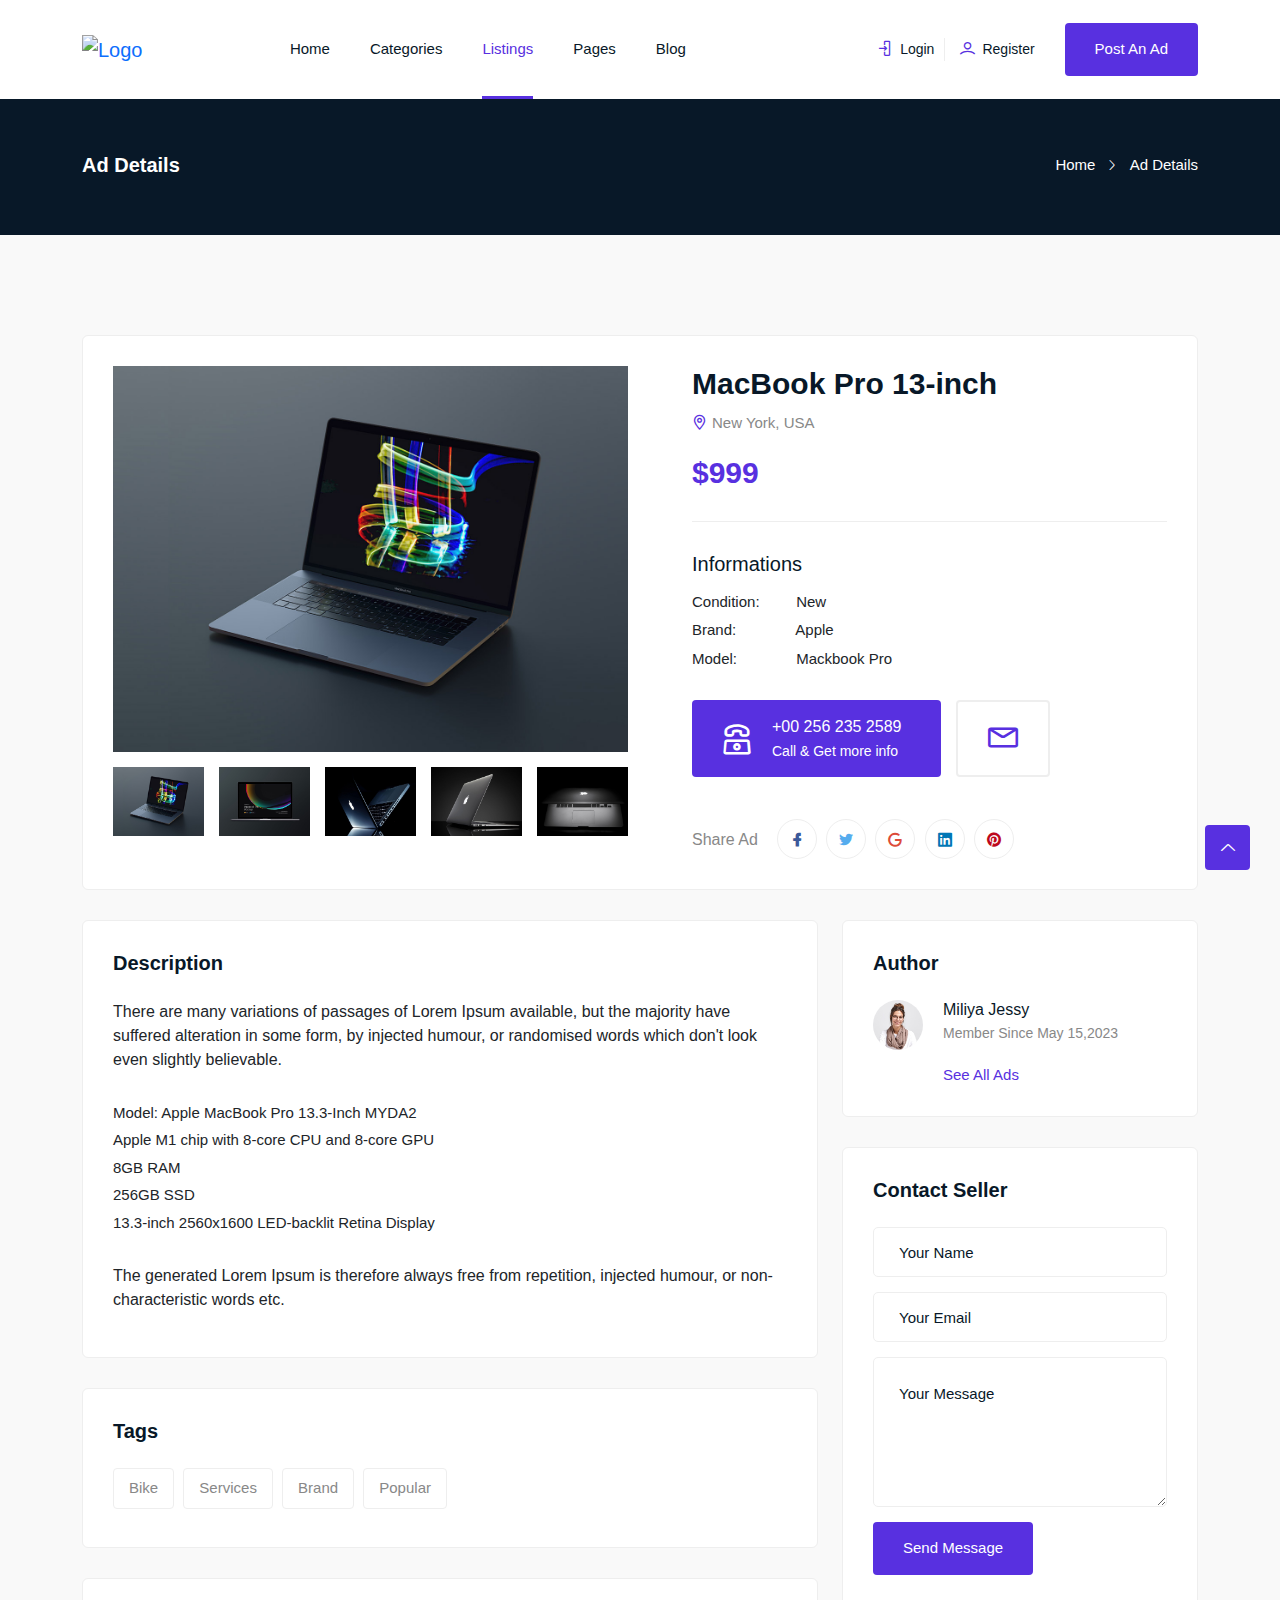
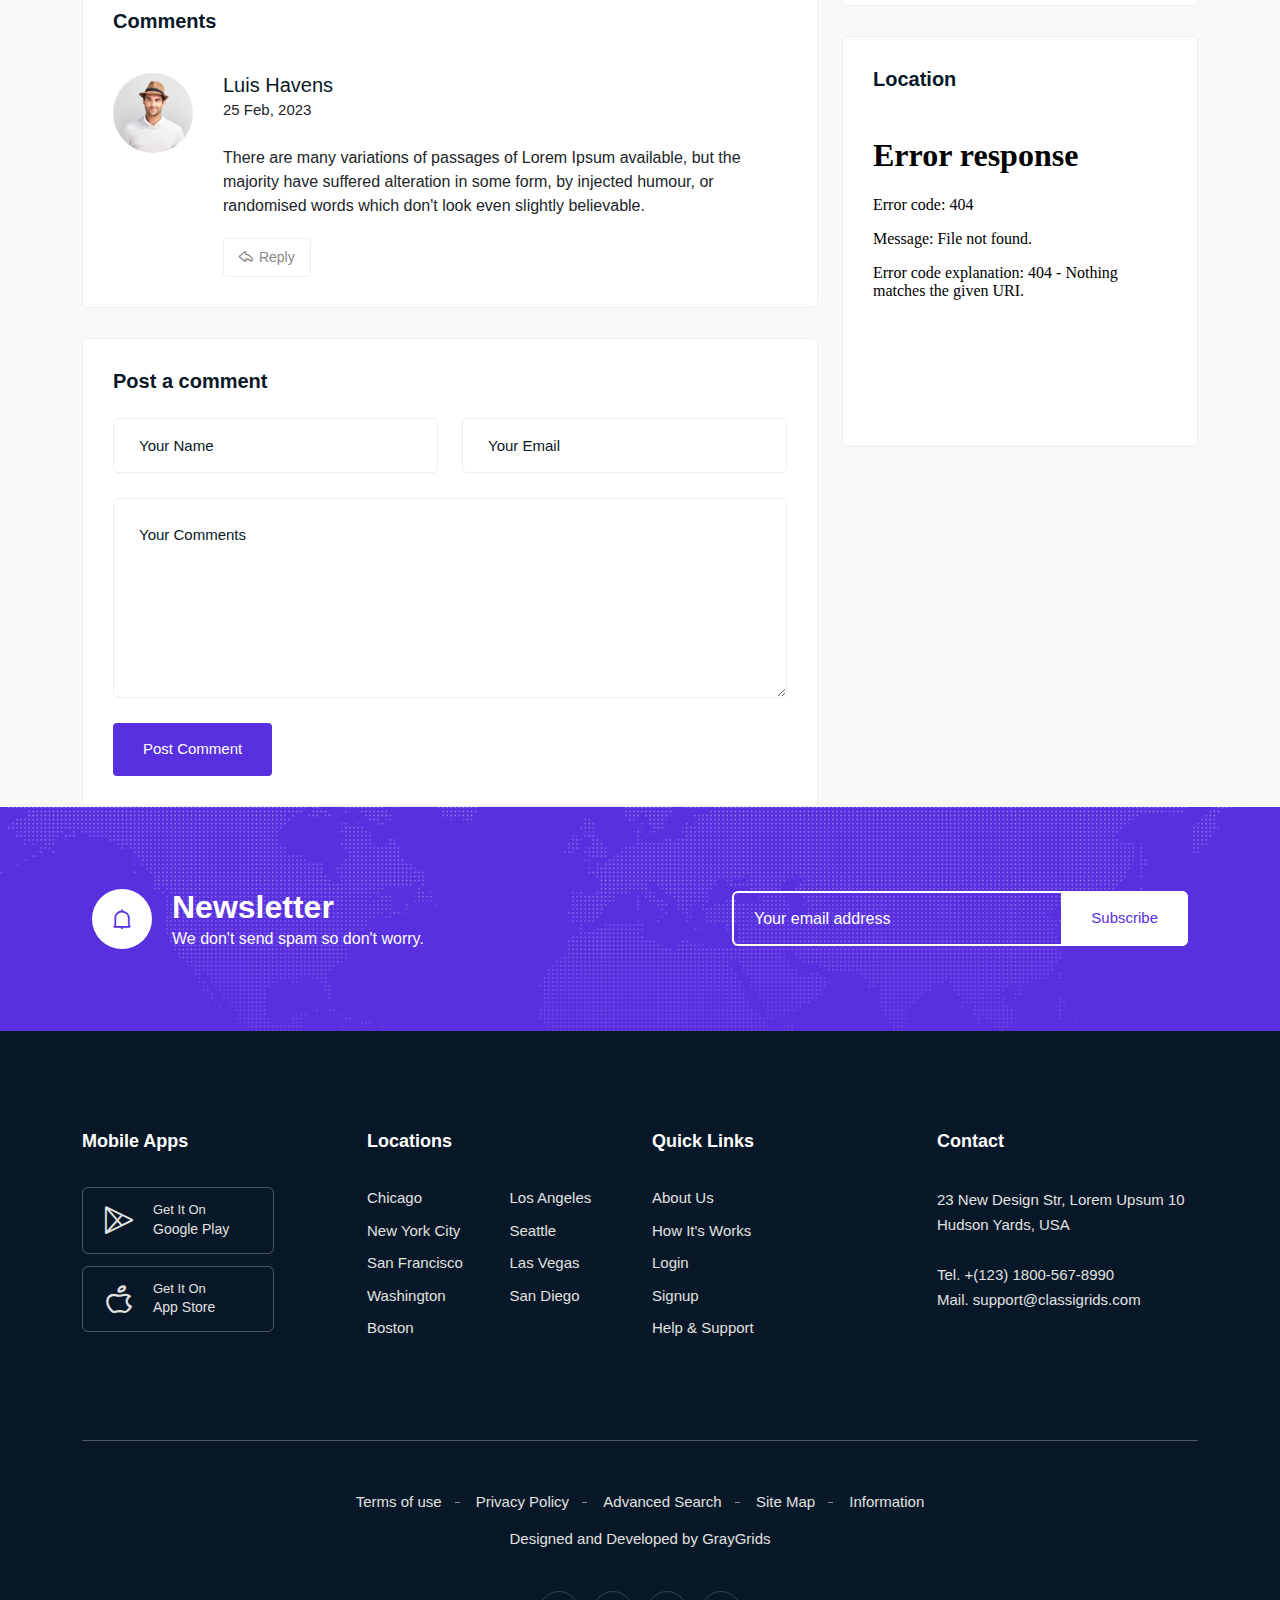
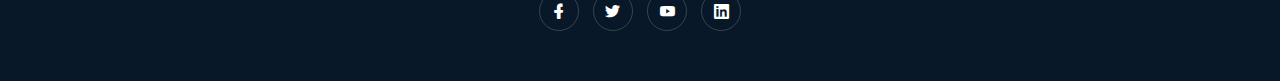
==== addetails.html @ 04c2d52e "Inicialización del proyecto" ====
<!DOCTYPE html>
<!-- saved from url=(0068)https://demo.graygrids.com/themes/classigrids-demo/item-details.html -->
<html class="no-js" lang="zxx">

<head>
    <meta http-equiv="Content-Type" content="text/html; charset=UTF-8">

    <meta http-equiv="x-ua-compatible" content="ie=edge">
    <title>Ads Details - ClassiGrids Classified Ads and Listing Website Template</title>
    <meta name="description" content="">
    <meta name="viewport" content="width=device-width, initial-scale=1">
    <link rel="shortcut icon" type="image/x-icon"
        href="https://demo.graygrids.com/themes/classigrids-demo/assets/images/favicon.svg">




    <link rel="stylesheet" href="./assets/css/bootstrap.min.css">
    <link rel="stylesheet" href="./assets/css/LineIcons.2.0.css">
    <link rel="stylesheet" href="./assets/css/animate.css">
    <link rel="stylesheet" href="./assets/css/tiny-slider.css">
    <link rel="stylesheet" href="./assets/css/glightbox.min.css">
    <link rel="stylesheet" href="./assets/css/main.css">
</head>

<body>
    <!--[if lte IE 9]>
      <p class="browserupgrade">
        You are using an <strong>outdated</strong> browser. Please
        <a href="https://browsehappy.com/">upgrade your browser</a> to improve
        your experience and security.
      </p>
    <![endif]-->

    <div class="preloader" style="opacity: 0; display: none;">
        <div class="preloader-inner">
            <div class="preloader-icon">
                <span></span>
                <span></span>
            </div>
        </div>
    </div>


    <header class="header navbar-area">
        <div class="container">
            <div class="row align-items-center">
                <div class="col-lg-12">
                    <div class="nav-inner">
                        <nav class="navbar navbar-expand-lg">
                            <a class="navbar-brand"
                                href="https://demo.graygrids.com/themes/classigrids-demo/index.html">
                                <img src="./addetails_files/logo.svg" alt="Logo">
                            </a>
                            <button class="navbar-toggler mobile-menu-btn" type="button" data-bs-toggle="collapse"
                                data-bs-target="#navbarSupportedContent" aria-controls="navbarSupportedContent"
                                aria-expanded="false" aria-label="Toggle navigation">
                                <span class="toggler-icon"></span>
                                <span class="toggler-icon"></span>
                                <span class="toggler-icon"></span>
                            </button>
                            <div class="collapse navbar-collapse sub-menu-bar" id="navbarSupportedContent">
                                <ul id="nav" class="navbar-nav ms-auto">
                                    <li class="nav-item">
                                        <a class=" dd-menu collapsed" href="javascript:void(0)"
                                            data-bs-toggle="collapse" data-bs-target="#submenu-1-1"
                                            aria-controls="navbarSupportedContent" aria-expanded="false"
                                            aria-label="Toggle navigation">Home</a>
                                        <ul class="sub-menu collapse" id="submenu-1-1">
                                            <li class="nav-item"><a
                                                    href="https://demo.graygrids.com/themes/classigrids-demo/index.html">Home
                                                    Default</a></li>
                                            <li class="nav-item"><a
                                                    href="https://demo.graygrids.com/themes/classigrids-demo/index2.html">Home
                                                    Version 2</a></li>
                                            <li class="nav-item"><a
                                                    href="https://demo.graygrids.com/themes/classigrids-demo/index3.html">Home
                                                    Version 3</a></li>
                                        </ul>
                                    </li>
                                    <li class="nav-item">
                                        <a href="https://demo.graygrids.com/themes/classigrids-demo/category.html"
                                            aria-label="Toggle navigation">Categories</a>
                                    </li>
                                    <li class="nav-item">
                                        <a class=" active dd-menu collapsed" href="javascript:void(0)"
                                            data-bs-toggle="collapse" data-bs-target="#submenu-1-3"
                                            aria-controls="navbarSupportedContent" aria-expanded="false"
                                            aria-label="Toggle navigation">Listings</a>
                                        <ul class="sub-menu collapse" id="submenu-1-3">
                                            <li class="nav-item"><a
                                                    href="https://demo.graygrids.com/themes/classigrids-demo/item-listing-grid.html">Ad
                                                    Grid</a></li>
                                            <li class="nav-item"><a
                                                    href="https://demo.graygrids.com/themes/classigrids-demo/item-listing-list.html">Ad
                                                    Listing</a></li>
                                            <li class="nav-item active"><a
                                                    href="https://demo.graygrids.com/themes/classigrids-demo/item-details.html">Ad
                                                    Details</a></li>
                                        </ul>
                                    </li>
                                    <li class="nav-item">
                                        <a class=" dd-menu collapsed" href="javascript:void(0)"
                                            data-bs-toggle="collapse" data-bs-target="#submenu-1-4"
                                            aria-controls="navbarSupportedContent" aria-expanded="false"
                                            aria-label="Toggle navigation">Pages</a>
                                        <ul class="sub-menu mega-menu collapse" id="submenu-1-4">
                                            <li class="single-block">
                                                <ul>
                                                    <li class="mega-menu-title">Essential Pages</li>
                                                    <li class="nav-item"><a
                                                            href="https://demo.graygrids.com/themes/classigrids-demo/about-us.html">About
                                                            Us</a></li>
                                                    <li class="nav-item"><a
                                                            href="https://demo.graygrids.com/themes/classigrids-demo/item-details.html">Ads
                                                            Details</a></li>
                                                    <li class="nav-item"><a
                                                            href="https://demo.graygrids.com/themes/classigrids-demo/post-item.html">Ads
                                                            Post</a></li>
                                                    <li class="nav-item"><a
                                                            href="https://demo.graygrids.com/themes/classigrids-demo/pricing.html">Pricing
                                                            Table</a></li>
                                                    <li class="nav-item"><a
                                                            href="https://demo.graygrids.com/themes/classigrids-demo/registration.html">Sign
                                                            Up</a></li>
                                                    <li class="nav-item"><a
                                                            href="https://demo.graygrids.com/themes/classigrids-demo/login.html">Sign
                                                            In</a></li>
                                                    <li class="nav-item"><a
                                                            href="https://demo.graygrids.com/themes/classigrids-demo/contact.html">Contact
                                                            Us</a></li>
                                                    <li class="nav-item"><a
                                                            href="https://demo.graygrids.com/themes/classigrids-demo/faq.html">FAQ</a>
                                                    </li>
                                                    <li class="nav-item"><a
                                                            href="https://demo.graygrids.com/themes/classigrids-demo/404.html">Error
                                                            Page</a></li>
                                                    <li class="nav-item"><a
                                                            href="https://demo.graygrids.com/themes/classigrids-demo/mail-success.html">Mail
                                                            Success</a>
                                                    </li>
                                                    <li class="nav-item"><a
                                                            href="https://demo.graygrids.com/themes/classigrids-demo/coming-soon.html">Comming
                                                            Soon</a>
                                                    </li>
                                                </ul>
                                            </li>
                                            <li class="single-block">
                                                <ul>
                                                    <li class="mega-menu-title">Dashboard</li>
                                                    <li class="nav-item"><a
                                                            href="https://demo.graygrids.com/themes/classigrids-demo/dashboard.html">Account
                                                            Overview</a>
                                                    </li>
                                                    <li class="nav-item"><a
                                                            href="https://demo.graygrids.com/themes/classigrids-demo/profile-settings.html">My
                                                            Profile</a>
                                                    </li>
                                                    <li class="nav-item"><a
                                                            href="https://demo.graygrids.com/themes/classigrids-demo/my-items.html">My
                                                            Ads</a></li>
                                                    <li class="nav-item"><a
                                                            href="https://demo.graygrids.com/themes/classigrids-demo/favourite-items.html">Favorite
                                                            Ads</a>
                                                    </li>
                                                    <li class="nav-item"><a
                                                            href="https://demo.graygrids.com/themes/classigrids-demo/post-item.html">Ad
                                                            post</a></li>
                                                    <li class="nav-item"><a
                                                            href="https://demo.graygrids.com/themes/classigrids-demo/bookmarked-items.html">Bookmarked
                                                            Ad</a>
                                                    </li>
                                                    <li class="nav-item"><a
                                                            href="https://demo.graygrids.com/themes/classigrids-demo/messages.html">Messages</a>
                                                    </li>
                                                    <li class="nav-item"><a
                                                            href="https://demo.graygrids.com/themes/classigrids-demo/delete-account.html">Close
                                                            account</a>
                                                    </li>
                                                    <li class="nav-item"><a
                                                            href="https://demo.graygrids.com/themes/classigrids-demo/invoice.html">Invoice</a>
                                                    </li>
                                                </ul>
                                            </li>
                                        </ul>
                                    </li>
                                    <li class="nav-item">
                                        <a class=" dd-menu collapsed" href="javascript:void(0)"
                                            data-bs-toggle="collapse" data-bs-target="#submenu-1-5"
                                            aria-controls="navbarSupportedContent" aria-expanded="false"
                                            aria-label="Toggle navigation">Blog</a>
                                        <ul class="sub-menu collapse" id="submenu-1-5">
                                            <li class="nav-item"><a
                                                    href="https://demo.graygrids.com/themes/classigrids-demo/blog-grid-sidebar.html">Blog
                                                    Grid Sidebar</a>
                                            </li>
                                            <li class="nav-item"><a
                                                    href="https://demo.graygrids.com/themes/classigrids-demo/blog-single.html">Blog
                                                    Single</a></li>
                                            <li class="nav-item"><a
                                                    href="https://demo.graygrids.com/themes/classigrids-demo/blog-single-sidebar.html">Blog
                                                    Single
                                                    Sibebar</a></li>
                                        </ul>
                                    </li>
                                </ul>
                            </div>
                            <div class="login-button">
                                <ul>
                                    <li>
                                        <a href="https://demo.graygrids.com/themes/classigrids-demo/login.html"><i
                                                class="lni lni-enter"></i> Login</a>
                                    </li>
                                    <li>
                                        <a href="https://demo.graygrids.com/themes/classigrids-demo/registration.html"><i
                                                class="lni lni-user"></i> Register</a>
                                    </li>
                                </ul>
                            </div>
                            <div class="button header-button">
                                <a href="https://demo.graygrids.com/themes/classigrids-demo/post-item.html"
                                    class="btn">Post an Ad</a>
                            </div>
                        </nav>
                    </div>
                </div>
            </div>
        </div>
    </header>


    <div class="breadcrumbs">
        <div class="container">
            <div class="row align-items-center">
                <div class="col-lg-6 col-md-6 col-12">
                    <div class="breadcrumbs-content">
                        <h1 class="page-title">Ad Details</h1>
                    </div>
                </div>
                <div class="col-lg-6 col-md-6 col-12">
                    <ul class="breadcrumb-nav">
                        <li><a href="https://demo.graygrids.com/themes/classigrids-demo/index.html">Home</a></li>
                        <li>Ad Details</li>
                    </ul>
                </div>
            </div>
        </div>
    </div>


    <section class="item-details section">
        <div class="container">
            <div class="top-area">
                <div class="row">
                    <div class="col-lg-6 col-md-12 col-12">
                        <div class="product-images">
                            <main id="gallery">
                                <div class="main-img">
                                    <img src="./assets/images/products/image1.jpg" id="current" alt="#">
                                </div>
                                <div class="images">
                                    <img src="./assets/images/products/image1.jpg" class="img" alt="#">
                                    <img src="./assets/images/products/image2.jpg" class="img" alt="#">
                                    <img src="./assets/images/products/image3.jpg" class="img" alt="#">
                                    <img src="./assets/images/products/image4.jpg" class="img" alt="#">
                                    <img src="./assets/images/products/image5.jpg" class="img" alt="#">
                                </div>
                            </main>
                        </div>
                    </div>
                    <div class="col-lg-6 col-md-12 col-12">
                        <div class="product-info">
                            <h2 class="title">MacBook Pro 13-inch</h2>
                            <p class="location"><i class="lni lni-map-marker"></i><a href="javascript:void(0)">New York,
                                    USA</a></p>
                            <h3 class="price">$999</h3>
                            <div class="list-info">
                                <h4>Informations</h4>
                                <ul>
                                    <li><span>Condition:</span> New</li>
                                    <li><span>Brand:</span> Apple</li>
                                    <li><span>Model:</span> Mackbook Pro</li>
                                </ul>
                            </div>
                            <div class="contact-info">
                                <ul>
                                    <li>
                                        <a href="tel:+002562352589" class="call">
                                            <i class="lni lni-phone-set"></i>
                                            +00 256 235 2589
                                            <span>Call &amp; Get more info</span>
                                        </a>
                                    </li>
                                    <li>
                                        <a href="mailto:example@gmail.com" class="mail">
                                            <i class="lni lni-envelope"></i>
                                        </a>
                                    </li>
                                </ul>
                            </div>
                            <div class="social-share">
                                <h4>Share Ad</h4>
                                <ul>
                                    <li><a href="javascript:void(0)" class="facebook"><i
                                                class="lni lni-facebook-filled"></i></a></li>
                                    <li><a href="javascript:void(0)" class="twitter"><i
                                                class="lni lni-twitter-original"></i></a></li>
                                    <li><a href="javascript:void(0)" class="google"><i class="lni lni-google"></i></a>
                                    </li>
                                    <li><a href="javascript:void(0)" class="linkedin"><i
                                                class="lni lni-linkedin-original"></i></a></li>
                                    <li><a href="javascript:void(0)" class="pinterest"><i
                                                class="lni lni-pinterest"></i></a></li>
                                </ul>
                            </div>
                        </div>
                    </div>
                </div>
            </div>
            <div class="item-details-blocks">
                <div class="row">
                    <div class="col-lg-8 col-md-7 col-12">

                        <div class="single-block description">
                            <h3>Description</h3>
                            <p>
                                There are many variations of passages of Lorem Ipsum available, but the majority have
                                suffered alteration in some form, by injected humour, or randomised words which don't
                                look even slightly believable.
                            </p>
                            <ul>
                                <li>Model: Apple MacBook Pro 13.3-Inch MYDA2</li>
                                <li>Apple M1 chip with 8-core CPU and 8-core GPU</li>
                                <li>8GB RAM</li>
                                <li>256GB SSD</li>
                                <li>13.3-inch 2560x1600 LED-backlit Retina Display</li>
                            </ul>
                            <p>The generated Lorem Ipsum is therefore always free from repetition, injected humour, or
                                non-characteristic words etc.</p>
                        </div>


                        <div class="single-block tags">
                            <h3>Tags</h3>
                            <ul>
                                <li><a href="javascript:void(0)">Bike</a></li>
                                <li><a href="javascript:void(0)">Services</a></li>
                                <li><a href="javascript:void(0)">Brand</a></li>
                                <li><a href="javascript:void(0)">Popular</a></li>
                            </ul>
                        </div>


                        <div class="single-block comments">
                            <h3>Comments</h3>

                            <div class="single-comment">
                                <img src="./assets/images/products/testi2.jpg" alt="#">
                                <div class="content">
                                    <h4>Luis Havens</h4>
                                    <span>25 Feb, 2023</span>
                                    <p>
                                        There are many variations of passages of Lorem Ipsum available, but the majority
                                        have suffered alteration in some form, by injected humour, or randomised words
                                        which don't look even slightly believable.
                                    </p>
                                    <a href="javascript:void(0)" class="reply"><i class="lni lni-reply"></i> Reply</a>
                                </div>
                            </div>

                        </div>


                        <div class="single-block comment-form">
                            <h3>Post a comment</h3>
                            <form action="https://demo.graygrids.com/themes/classigrids-demo/item-details.html#"
                                method="POST">
                                <div class="row">
                                    <div class="col-lg-6 col-12">
                                        <div class="form-box form-group">
                                            <input type="text" name="name" class="form-control form-control-custom"
                                                placeholder="Your Name">
                                        </div>
                                    </div>
                                    <div class="col-lg-6 col-12">
                                        <div class="form-box form-group">
                                            <input type="email" name="email" class="form-control form-control-custom"
                                                placeholder="Your Email">
                                        </div>
                                    </div>
                                    <div class="col-12">
                                        <div class="form-box form-group">
                                            <textarea name="#" class="form-control form-control-custom"
                                                placeholder="Your Comments"></textarea>
                                        </div>
                                    </div>
                                    <div class="col-12">
                                        <div class="button">
                                            <button type="submit" class="btn">Post Comment</button>
                                        </div>
                                    </div>
                                </div>
                            </form>
                        </div>

                    </div>
                    <div class="col-lg-4 col-md-5 col-12">
                        <div class="item-details-sidebar">

                            <div class="single-block author">
                                <h3>Author</h3>
                                <div class="content">
                                    <img src="./assets/images/products/testi3.jpg" alt="#">
                                    <h4>Miliya Jessy</h4>
                                    <span>Member Since May 15,2023</span>
                                    <a href="javascript:void(0)" class="see-all">See All Ads</a>
                                </div>
                            </div>


                            <div class="single-block contant-seller comment-form ">
                                <h3>Contact Seller</h3>
                                <form action="https://demo.graygrids.com/themes/classigrids-demo/item-details.html#"
                                    method="POST">
                                    <div class="row">
                                        <div class="col-12">
                                            <div class="form-box form-group">
                                                <input type="text" name="name" class="form-control form-control-custom"
                                                    placeholder="Your Name">
                                            </div>
                                        </div>
                                        <div class="col-12">
                                            <div class="form-box form-group">
                                                <input type="email" name="email"
                                                    class="form-control form-control-custom" placeholder="Your Email">
                                            </div>
                                        </div>
                                        <div class="col-12">
                                            <div class="form-box form-group">
                                                <textarea name="#" class="form-control form-control-custom"
                                                    placeholder="Your Message"></textarea>
                                            </div>
                                        </div>
                                        <div class="col-12">
                                            <div class="button">
                                                <button type="submit" class="btn">Send Message</button>
                                            </div>
                                        </div>
                                    </div>
                                </form>
                            </div>


                            <div class="single-block ">
                                <h3>Location</h3>
                                <div class="mapouter">
                                    <div class="gmap_canvas"><iframe width="100%" height="300" id="gmap_canvas"
                                            src="./addetails_files/maps.html" frameborder="0" scrolling="no"
                                            marginheight="0" marginwidth="0"></iframe><a
                                            href="https://putlocker-is.org/"></a><br>
                                        <style>
                                            .mapouter {
                                                position: relative;
                                                text-align: right;
                                                height: 300px;
                                                width: 100%;
                                            }
                                        </style><a href="https://www.embedgooglemap.net/">google map code for
                                            website</a>
                                        <style>
                                            .gmap_canvas {
                                                overflow: hidden;
                                                background: none !important;
                                                height: 300px;
                                                width: 100%;
                                            }
                                        </style>
                                    </div>
                                </div>
                            </div>

                        </div>
                    </div>
                </div>
            </div>
        </div>
    </section>


    <div class="newsletter section">
        <div class="container">
            <div class="inner-content">
                <div class="row align-items-center">
                    <div class="col-lg-6 col-md-6 col-12">
                        <div class="title">
                            <i class="lni lni-alarm"></i>
                            <h2>Newsletter</h2>
                            <p>We don't send spam so don't worry.</p>
                        </div>
                    </div>
                    <div class="col-lg-6 col-md-6 col-12">
                        <div class="form">
                            <form action="https://demo.graygrids.com/themes/classigrids-demo/item-details.html#"
                                method="get" target="_blank" class="newsletter-form">
                                <input name="EMAIL" placeholder="Your email address" type="email">
                                <div class="button">
                                    <button class="btn">Subscribe<span class="dir-part"></span></button>
                                </div>
                            </form>
                        </div>
                    </div>
                </div>
            </div>
        </div>
    </div>


    <footer class="footer">

        <div class="footer-top">
            <div class="container">
                <div class="row">
                    <div class="col-lg-3 col-md-6 col-12">

                        <div class="single-footer mobile-app">
                            <h3>Mobile Apps</h3>
                            <div class="app-button">
                                <a href="javascript:void(0)" class="btn">
                                    <i class="lni lni-play-store"></i>
                                    <span class="text">
                                        <span class="small-text">Get It On</span>
                                        Google Play
                                    </span>
                                </a>
                                <a href="javascript:void(0)" class="btn">
                                    <i class="lni lni-apple"></i>
                                    <span class="text">
                                        <span class="small-text">Get It On</span>
                                        App Store
                                    </span>
                                </a>
                            </div>
                        </div>

                    </div>
                    <div class="col-lg-3 col-md-6 col-12">

                        <div class="single-footer f-link">
                            <h3>Locations</h3>
                            <div class="row">
                                <div class="col-lg-6 col-md-6 col-12">
                                    <ul>
                                        <li><a href="javascript:void(0)">Chicago</a></li>
                                        <li><a href="javascript:void(0)">New York City</a></li>
                                        <li><a href="javascript:void(0)">San Francisco</a></li>
                                        <li><a href="javascript:void(0)">Washington</a></li>
                                        <li><a href="javascript:void(0)">Boston</a></li>
                                    </ul>
                                </div>
                                <div class="col-lg-6 col-md-6 col-12">
                                    <ul>
                                        <li><a href="javascript:void(0)">Los Angeles</a></li>
                                        <li><a href="javascript:void(0)">Seattle</a></li>
                                        <li><a href="javascript:void(0)">Las Vegas</a></li>
                                        <li><a href="javascript:void(0)">San Diego</a></li>
                                    </ul>
                                </div>
                            </div>
                        </div>

                    </div>
                    <div class="col-lg-3 col-md-6 col-12">

                        <div class="single-footer f-link">
                            <h3>Quick Links</h3>
                            <ul>
                                <li><a href="javascript:void(0)">About Us</a></li>
                                <li><a href="javascript:void(0)">How It's Works</a></li>
                                <li><a href="javascript:void(0)">Login</a></li>
                                <li><a href="javascript:void(0)">Signup</a></li>
                                <li><a href="javascript:void(0)">Help &amp; Support</a></li>
                            </ul>
                        </div>

                    </div>
                    <div class="col-lg-3 col-md-6 col-12">

                        <div class="single-footer f-contact">
                            <h3>Contact</h3>
                            <ul>
                                <li>23 New Design Str, Lorem Upsum 10<br> Hudson Yards, USA</li>
                                <li>Tel. +(123) 1800-567-8990 <br> Mail. support@classigrids.com</li>
                            </ul>
                        </div>

                    </div>
                </div>
            </div>
        </div>


        <div class="footer-bottom">
            <div class="container">
                <div class="inner">
                    <div class="row">
                        <div class="col-12">
                            <div class="content">
                                <ul class="footer-bottom-links">
                                    <li><a href="javascript:void(0)">Terms of use</a></li>
                                    <li><a href="javascript:void(0)"> Privacy Policy</a></li>
                                    <li><a href="javascript:void(0)">Advanced Search</a></li>
                                    <li><a href="javascript:void(0)">Site Map</a></li>
                                    <li><a href="javascript:void(0)">Information</a></li>
                                </ul>
                                <p class="copyright-text">Designed and Developed by <a href="https://graygrids.com/"
                                        rel="nofollow" target="_blank">GrayGrids</a>
                                </p>
                                <ul class="footer-social">
                                    <li><a href="javascript:void(0)"><i class="lni lni-facebook-filled"></i></a></li>
                                    <li><a href="javascript:void(0)"><i class="lni lni-twitter-original"></i></a></li>
                                    <li><a href="javascript:void(0)"><i class="lni lni-youtube"></i></a></li>
                                    <li><a href="javascript:void(0)"><i class="lni lni-linkedin-original"></i></a></li>
                                </ul>
                            </div>
                        </div>
                    </div>
                </div>
            </div>
        </div>

    </footer>


    <a href="https://demo.graygrids.com/themes/classigrids-demo/item-details.html#" class="scroll-top btn-hover">
        <i class="lni lni-chevron-up"></i>
    </a>
    
    <script src="./assets/js/bootstrap.min.js"></script>
    <script src="./assets/js/wow.min.js"></script>
    <script src="./assets/js/tiny-slider.js"></script>
    <script src="./assets/js/glightbox.min.js"></script>
    <script src="./assets/js/main.js"></script>
    <script type="text/javascript">
        const current = document.getElementById("current");
        const opacity = 0.6;
        const imgs = document.querySelectorAll(".img");
        imgs.forEach(img => {
            img.addEventListener("click", (e) => {
                //reset opacity
                imgs.forEach(img => {
                    img.style.opacity = 1;
                });
                current.src = e.target.src;
                //adding class 
                //current.classList.add("fade-in");
                //opacity
                e.target.style.opacity = opacity;
            });
        });
    </script>

</body>

</html>
---- assets/css/tiny-slider.css ----
.tns-outer{padding:0 !important}.tns-outer [hidden]{display:none !important}.tns-outer [aria-controls],.tns-outer [data-action]{cursor:pointer}.tns-slider{-webkit-transition:all 0s;-moz-transition:all 0s;transition:all 0s}.tns-slider>.tns-item{-webkit-box-sizing:border-box;-moz-box-sizing:border-box;box-sizing:border-box}.tns-horizontal.tns-subpixel{white-space:nowrap}.tns-horizontal.tns-subpixel>.tns-item{display:inline-block;vertical-align:top;white-space:normal}.tns-horizontal.tns-no-subpixel:after{content:'';display:table;clear:both}.tns-horizontal.tns-no-subpixel>.tns-item{float:left}.tns-horizontal.tns-carousel.tns-no-subpixel>.tns-item{margin-right:-100%}.tns-no-calc{position:relative;left:0}.tns-gallery{position:relative;left:0;min-height:1px}.tns-gallery>.tns-item{position:absolute;left:-100%;-webkit-transition:transform 0s, opacity 0s;-moz-transition:transform 0s, opacity 0s;transition:transform 0s, opacity 0s}.tns-gallery>.tns-slide-active{position:relative;left:auto !important}.tns-gallery>.tns-moving{-webkit-transition:all 0.25s;-moz-transition:all 0.25s;transition:all 0.25s}.tns-autowidth{display:inline-block}.tns-lazy-img{-webkit-transition:opacity 0.6s;-moz-transition:opacity 0.6s;transition:opacity 0.6s;opacity:0.6}.tns-lazy-img.tns-complete{opacity:1}.tns-ah{-webkit-transition:height 0s;-moz-transition:height 0s;transition:height 0s}.tns-ovh{overflow:hidden}.tns-visually-hidden{position:absolute;left:-10000em}.tns-transparent{opacity:0;visibility:hidden}.tns-fadeIn{opacity:1;filter:alpha(opacity=100);z-index:0}.tns-normal,.tns-fadeOut{opacity:0;filter:alpha(opacity=0);z-index:-1}.tns-vpfix{white-space:nowrap}.tns-vpfix>div,.tns-vpfix>li{display:inline-block}.tns-t-subp2{margin:0 auto;width:310px;position:relative;height:10px;overflow:hidden}.tns-t-ct{width:2333.3333333%;width:-webkit-calc(100% * 70 / 3);width:-moz-calc(100% * 70 / 3);width:calc(100% * 70 / 3);position:absolute;right:0}.tns-t-ct:after{content:'';display:table;clear:both}.tns-t-ct>div{width:1.4285714%;width:-webkit-calc(100% / 70);width:-moz-calc(100% / 70);width:calc(100% / 70);height:10px;float:left}

/*# sourceMappingURL=sourcemaps/tiny-slider.css.map */
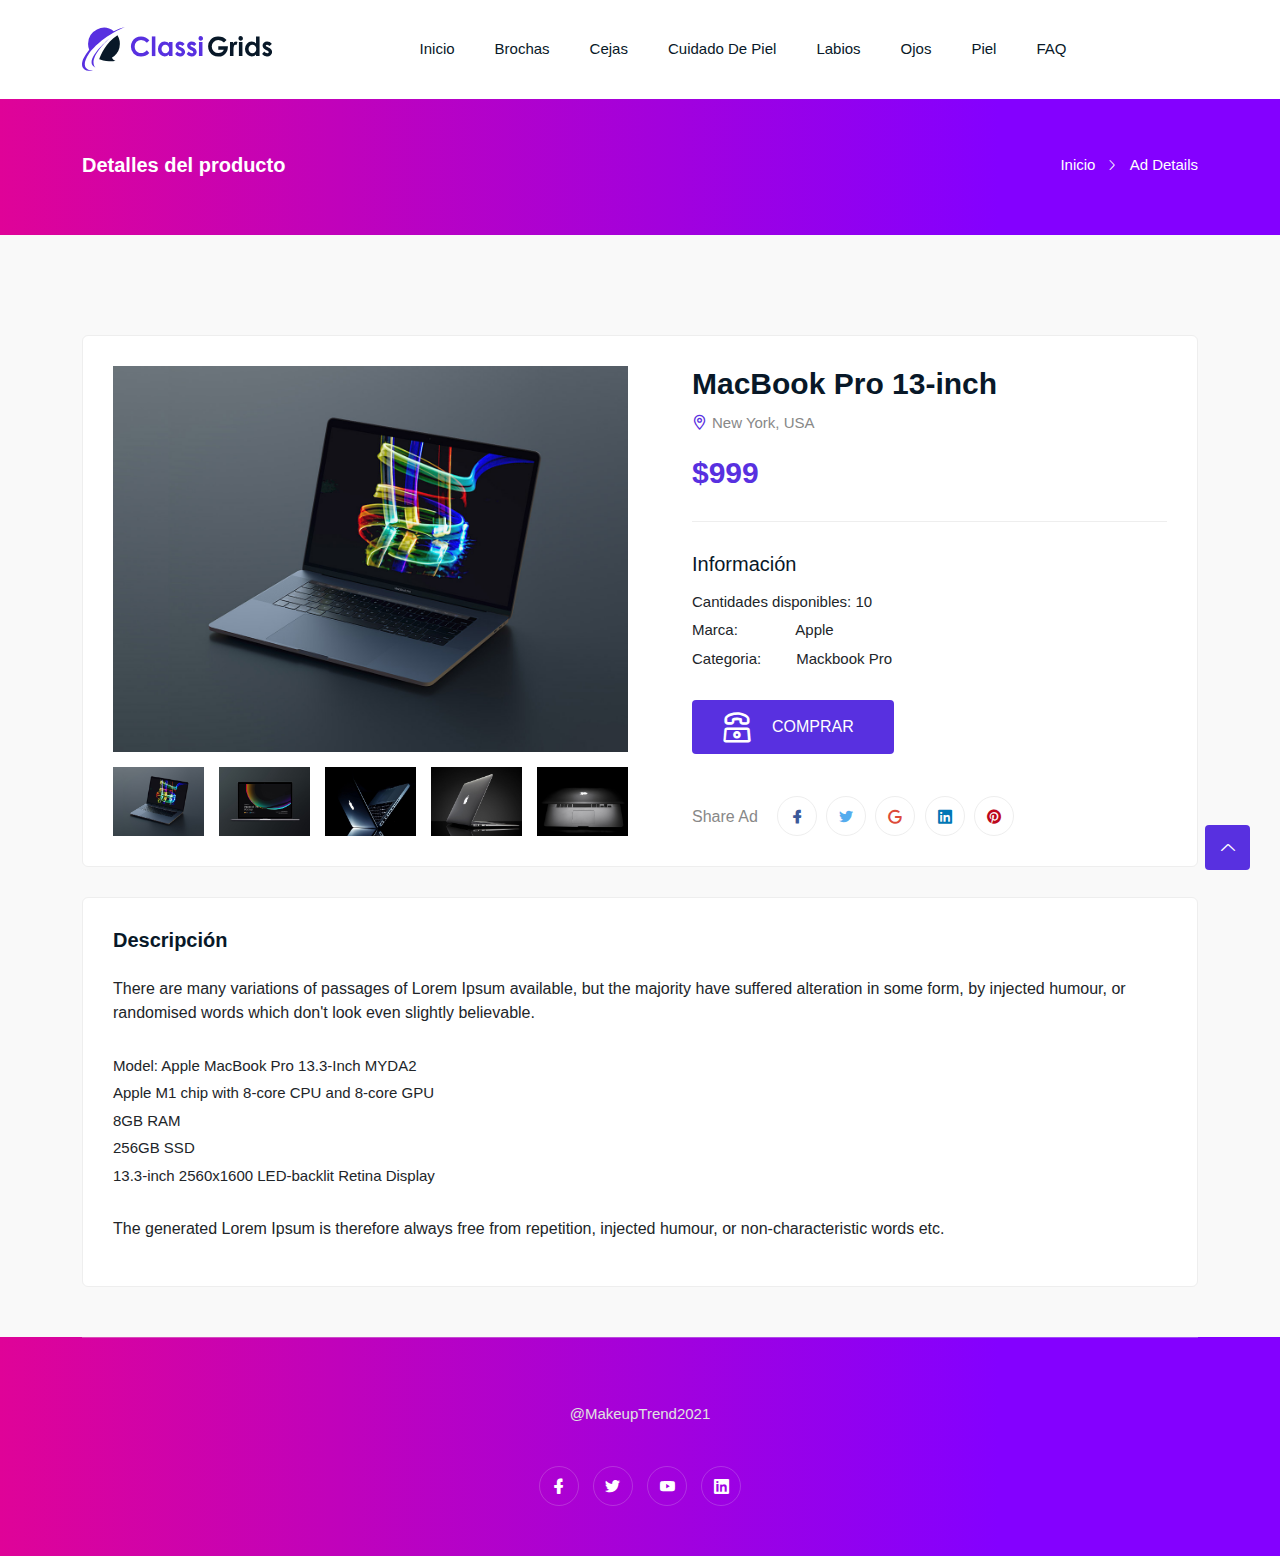
==== commit ff11a063: "Arreglos de interfaces" ====
--- a/addetails.html
+++ b/addetails.html
@@ -42,15 +42,15 @@
     </div>
 
 
+    <!-- Start Header Area -->
     <header class="header navbar-area">
         <div class="container">
             <div class="row align-items-center">
                 <div class="col-lg-12">
                     <div class="nav-inner">
                         <nav class="navbar navbar-expand-lg">
-                            <a class="navbar-brand"
-                                href="https://demo.graygrids.com/themes/classigrids-demo/index.html">
-                                <img src="./addetails_files/logo.svg" alt="Logo">
+                            <a class="navbar-brand" href="index.html">
+                                <img src="assets/images/logo/logo.svg" alt="Logo">
                             </a>
                             <button class="navbar-toggler mobile-menu-btn" type="button" data-bs-toggle="collapse"
                                 data-bs-target="#navbarSupportedContent" aria-controls="navbarSupportedContent"
@@ -62,192 +62,60 @@
                             <div class="collapse navbar-collapse sub-menu-bar" id="navbarSupportedContent">
                                 <ul id="nav" class="navbar-nav ms-auto">
                                     <li class="nav-item">
-                                        <a class=" dd-menu collapsed" href="javascript:void(0)"
-                                            data-bs-toggle="collapse" data-bs-target="#submenu-1-1"
-                                            aria-controls="navbarSupportedContent" aria-expanded="false"
-                                            aria-label="Toggle navigation">Home</a>
-                                        <ul class="sub-menu collapse" id="submenu-1-1">
-                                            <li class="nav-item"><a
-                                                    href="https://demo.graygrids.com/themes/classigrids-demo/index.html">Home
-                                                    Default</a></li>
-                                            <li class="nav-item"><a
-                                                    href="https://demo.graygrids.com/themes/classigrids-demo/index2.html">Home
-                                                    Version 2</a></li>
-                                            <li class="nav-item"><a
-                                                    href="https://demo.graygrids.com/themes/classigrids-demo/index3.html">Home
-                                                    Version 3</a></li>
-                                        </ul>
-                                    </li>
-                                    <li class="nav-item">
-                                        <a href="https://demo.graygrids.com/themes/classigrids-demo/category.html"
-                                            aria-label="Toggle navigation">Categories</a>
-                                    </li>
-                                    <li class="nav-item">
-                                        <a class=" active dd-menu collapsed" href="javascript:void(0)"
-                                            data-bs-toggle="collapse" data-bs-target="#submenu-1-3"
-                                            aria-controls="navbarSupportedContent" aria-expanded="false"
-                                            aria-label="Toggle navigation">Listings</a>
-                                        <ul class="sub-menu collapse" id="submenu-1-3">
-                                            <li class="nav-item"><a
-                                                    href="https://demo.graygrids.com/themes/classigrids-demo/item-listing-grid.html">Ad
-                                                    Grid</a></li>
-                                            <li class="nav-item"><a
-                                                    href="https://demo.graygrids.com/themes/classigrids-demo/item-listing-list.html">Ad
-                                                    Listing</a></li>
-                                            <li class="nav-item active"><a
-                                                    href="https://demo.graygrids.com/themes/classigrids-demo/item-details.html">Ad
-                                                    Details</a></li>
-                                        </ul>
-                                    </li>
-                                    <li class="nav-item">
-                                        <a class=" dd-menu collapsed" href="javascript:void(0)"
-                                            data-bs-toggle="collapse" data-bs-target="#submenu-1-4"
-                                            aria-controls="navbarSupportedContent" aria-expanded="false"
-                                            aria-label="Toggle navigation">Pages</a>
-                                        <ul class="sub-menu mega-menu collapse" id="submenu-1-4">
-                                            <li class="single-block">
-                                                <ul>
-                                                    <li class="mega-menu-title">Essential Pages</li>
-                                                    <li class="nav-item"><a
-                                                            href="https://demo.graygrids.com/themes/classigrids-demo/about-us.html">About
-                                                            Us</a></li>
-                                                    <li class="nav-item"><a
-                                                            href="https://demo.graygrids.com/themes/classigrids-demo/item-details.html">Ads
-                                                            Details</a></li>
-                                                    <li class="nav-item"><a
-                                                            href="https://demo.graygrids.com/themes/classigrids-demo/post-item.html">Ads
-                                                            Post</a></li>
-                                                    <li class="nav-item"><a
-                                                            href="https://demo.graygrids.com/themes/classigrids-demo/pricing.html">Pricing
-                                                            Table</a></li>
-                                                    <li class="nav-item"><a
-                                                            href="https://demo.graygrids.com/themes/classigrids-demo/registration.html">Sign
-                                                            Up</a></li>
-                                                    <li class="nav-item"><a
-                                                            href="https://demo.graygrids.com/themes/classigrids-demo/login.html">Sign
-                                                            In</a></li>
-                                                    <li class="nav-item"><a
-                                                            href="https://demo.graygrids.com/themes/classigrids-demo/contact.html">Contact
-                                                            Us</a></li>
-                                                    <li class="nav-item"><a
-                                                            href="https://demo.graygrids.com/themes/classigrids-demo/faq.html">FAQ</a>
-                                                    </li>
-                                                    <li class="nav-item"><a
-                                                            href="https://demo.graygrids.com/themes/classigrids-demo/404.html">Error
-                                                            Page</a></li>
-                                                    <li class="nav-item"><a
-                                                            href="https://demo.graygrids.com/themes/classigrids-demo/mail-success.html">Mail
-                                                            Success</a>
-                                                    </li>
-                                                    <li class="nav-item"><a
-                                                            href="https://demo.graygrids.com/themes/classigrids-demo/coming-soon.html">Comming
-                                                            Soon</a>
-                                                    </li>
-                                                </ul>
-                                            </li>
-                                            <li class="single-block">
-                                                <ul>
-                                                    <li class="mega-menu-title">Dashboard</li>
-                                                    <li class="nav-item"><a
-                                                            href="https://demo.graygrids.com/themes/classigrids-demo/dashboard.html">Account
-                                                            Overview</a>
-                                                    </li>
-                                                    <li class="nav-item"><a
-                                                            href="https://demo.graygrids.com/themes/classigrids-demo/profile-settings.html">My
-                                                            Profile</a>
-                                                    </li>
-                                                    <li class="nav-item"><a
-                                                            href="https://demo.graygrids.com/themes/classigrids-demo/my-items.html">My
-                                                            Ads</a></li>
-                                                    <li class="nav-item"><a
-                                                            href="https://demo.graygrids.com/themes/classigrids-demo/favourite-items.html">Favorite
-                                                            Ads</a>
-                                                    </li>
-                                                    <li class="nav-item"><a
-                                                            href="https://demo.graygrids.com/themes/classigrids-demo/post-item.html">Ad
-                                                            post</a></li>
-                                                    <li class="nav-item"><a
-                                                            href="https://demo.graygrids.com/themes/classigrids-demo/bookmarked-items.html">Bookmarked
-                                                            Ad</a>
-                                                    </li>
-                                                    <li class="nav-item"><a
-                                                            href="https://demo.graygrids.com/themes/classigrids-demo/messages.html">Messages</a>
-                                                    </li>
-                                                    <li class="nav-item"><a
-                                                            href="https://demo.graygrids.com/themes/classigrids-demo/delete-account.html">Close
-                                                            account</a>
-                                                    </li>
-                                                    <li class="nav-item"><a
-                                                            href="https://demo.graygrids.com/themes/classigrids-demo/invoice.html">Invoice</a>
-                                                    </li>
-                                                </ul>
-                                            </li>
-                                        </ul>
-                                    </li>
-                                    <li class="nav-item">
-                                        <a class=" dd-menu collapsed" href="javascript:void(0)"
-                                            data-bs-toggle="collapse" data-bs-target="#submenu-1-5"
-                                            aria-controls="navbarSupportedContent" aria-expanded="false"
-                                            aria-label="Toggle navigation">Blog</a>
-                                        <ul class="sub-menu collapse" id="submenu-1-5">
-                                            <li class="nav-item"><a
-                                                    href="https://demo.graygrids.com/themes/classigrids-demo/blog-grid-sidebar.html">Blog
-                                                    Grid Sidebar</a>
-                                            </li>
-                                            <li class="nav-item"><a
-                                                    href="https://demo.graygrids.com/themes/classigrids-demo/blog-single.html">Blog
-                                                    Single</a></li>
-                                            <li class="nav-item"><a
-                                                    href="https://demo.graygrids.com/themes/classigrids-demo/blog-single-sidebar.html">Blog
-                                                    Single
-                                                    Sibebar</a></li>
-                                        </ul>
-                                    </li>
-                                </ul>
-                            </div>
-                            <div class="login-button">
-                                <ul>
-                                    <li>
-                                        <a href="https://demo.graygrids.com/themes/classigrids-demo/login.html"><i
-                                                class="lni lni-enter"></i> Login</a>
-                                    </li>
-                                    <li>
-                                        <a href="https://demo.graygrids.com/themes/classigrids-demo/registration.html"><i
-                                                class="lni lni-user"></i> Register</a>
-                                    </li>
-                                </ul>
-                            </div>
-                            <div class="button header-button">
-                                <a href="https://demo.graygrids.com/themes/classigrids-demo/post-item.html"
-                                    class="btn">Post an Ad</a>
-                            </div>
-                        </nav>
-                    </div>
-                </div>
-            </div>
-        </div>
+                                        <a href="javascript:void(0)" aria-label="Toggle navigation">Inicio</a>
+                                    </li>
+                                    <li class="nav-item">
+                                        <a href="javascript:void(0)" aria-label="Toggle navigation">Brochas</a>
+                                    </li>
+                                    <li class="nav-item">
+                                        <a href="javascript:void(0)" aria-label="Toggle navigation">Cejas</a>
+                                    </li>
+                                    <li class="nav-item">
+                                        <a href="javascript:void(0)" aria-label="Toggle navigation">Cuidado de piel</a>
+                                    </li>
+                                    <li class="nav-item">
+                                        <a href="javascript:void(0)" aria-label="Toggle navigation">Labios</a>
+                                    </li>
+                                    <li class="nav-item">
+                                        <a href="javascript:void(0)" aria-label="Toggle navigation">Ojos</a>
+                                    </li>
+                                    <li class="nav-item">
+                                        <a href="javascript:void(0)" aria-label="Toggle navigation">Piel</a>
+                                    </li>
+                                    <li class="nav-item">
+                                        <a href="javascript:void(0)" aria-label="Toggle navigation">FAQ</a>
+                                    </li>
+                                </ul>
+                            </div> <!-- navbar collapse -->
+                        </nav> <!-- navbar -->
+                    </div>
+                </div>
+            </div> <!-- row -->
+        </div> <!-- container -->
     </header>
-
-
+    <!-- End Header Area -->
+
+    <!-- Start indicative posisition page -->
     <div class="breadcrumbs">
         <div class="container">
             <div class="row align-items-center">
                 <div class="col-lg-6 col-md-6 col-12">
                     <div class="breadcrumbs-content">
-                        <h1 class="page-title">Ad Details</h1>
+                        <h1 class="page-title">Detalles del producto</h1>
                     </div>
                 </div>
                 <div class="col-lg-6 col-md-6 col-12">
                     <ul class="breadcrumb-nav">
-                        <li><a href="https://demo.graygrids.com/themes/classigrids-demo/index.html">Home</a></li>
+                        <li><a href="./index.html">Inicio</a></li>
                         <li>Ad Details</li>
                     </ul>
                 </div>
             </div>
         </div>
     </div>
-
-
+    <!-- End indicative posisition page -->
+
+    <!-- Start detailes of product -->
     <section class="item-details section">
         <div class="container">
             <div class="top-area">
@@ -275,11 +143,11 @@
                                     USA</a></p>
                             <h3 class="price">$999</h3>
                             <div class="list-info">
-                                <h4>Informations</h4>
+                                <h4>Información</h4>
                                 <ul>
-                                    <li><span>Condition:</span> New</li>
-                                    <li><span>Brand:</span> Apple</li>
-                                    <li><span>Model:</span> Mackbook Pro</li>
+                                    <li><span>Cantidades disponibles:</span> 10</li>
+                                    <li><span>Marca:</span> Apple</li>
+                                    <li><span>Categoria:</span> Mackbook Pro</li>
                                 </ul>
                             </div>
                             <div class="contact-info">
@@ -287,13 +155,7 @@
                                     <li>
                                         <a href="tel:+002562352589" class="call">
                                             <i class="lni lni-phone-set"></i>
-                                            +00 256 235 2589
-                                            <span>Call &amp; Get more info</span>
-                                        </a>
-                                    </li>
-                                    <li>
-                                        <a href="mailto:example@gmail.com" class="mail">
-                                            <i class="lni lni-envelope"></i>
+                                            COMPRAR
                                         </a>
                                     </li>
                                 </ul>
@@ -318,11 +180,11 @@
                 </div>
             </div>
             <div class="item-details-blocks">
-                <div class="row">
-                    <div class="col-lg-8 col-md-7 col-12">
+                <div class="row" style="padding-bottom: 50px;">
+                    <div class="col-lg-12 col-md-12 col-12">
 
                         <div class="single-block description">
-                            <h3>Description</h3>
+                            <h3>Descripción</h3>
                             <p>
                                 There are many variations of passages of Lorem Ipsum available, but the majority have
                                 suffered alteration in some form, by injected humour, or randomised words which don't
@@ -339,39 +201,8 @@
                                 non-characteristic words etc.</p>
                         </div>
 
-
-                        <div class="single-block tags">
-                            <h3>Tags</h3>
-                            <ul>
-                                <li><a href="javascript:void(0)">Bike</a></li>
-                                <li><a href="javascript:void(0)">Services</a></li>
-                                <li><a href="javascript:void(0)">Brand</a></li>
-                                <li><a href="javascript:void(0)">Popular</a></li>
-                            </ul>
-                        </div>
-
-
-                        <div class="single-block comments">
-                            <h3>Comments</h3>
-
-                            <div class="single-comment">
-                                <img src="./assets/images/products/testi2.jpg" alt="#">
-                                <div class="content">
-                                    <h4>Luis Havens</h4>
-                                    <span>25 Feb, 2023</span>
-                                    <p>
-                                        There are many variations of passages of Lorem Ipsum available, but the majority
-                                        have suffered alteration in some form, by injected humour, or randomised words
-                                        which don't look even slightly believable.
-                                    </p>
-                                    <a href="javascript:void(0)" class="reply"><i class="lni lni-reply"></i> Reply</a>
-                                </div>
-                            </div>
-
-                        </div>
-
-
-                        <div class="single-block comment-form">
+                        <!--POSIBLE AYUDA PARA ENVIO DE PEDIDO-->
+                        <!--<div class="single-block comment-form">
                             <h3>Post a comment</h3>
                             <form action="https://demo.graygrids.com/themes/classigrids-demo/item-details.html#"
                                 method="POST">
@@ -401,220 +232,27 @@
                                     </div>
                                 </div>
                             </form>
-                        </div>
-
-                    </div>
-                    <div class="col-lg-4 col-md-5 col-12">
-                        <div class="item-details-sidebar">
-
-                            <div class="single-block author">
-                                <h3>Author</h3>
-                                <div class="content">
-                                    <img src="./assets/images/products/testi3.jpg" alt="#">
-                                    <h4>Miliya Jessy</h4>
-                                    <span>Member Since May 15,2023</span>
-                                    <a href="javascript:void(0)" class="see-all">See All Ads</a>
-                                </div>
-                            </div>
-
-
-                            <div class="single-block contant-seller comment-form ">
-                                <h3>Contact Seller</h3>
-                                <form action="https://demo.graygrids.com/themes/classigrids-demo/item-details.html#"
-                                    method="POST">
-                                    <div class="row">
-                                        <div class="col-12">
-                                            <div class="form-box form-group">
-                                                <input type="text" name="name" class="form-control form-control-custom"
-                                                    placeholder="Your Name">
-                                            </div>
-                                        </div>
-                                        <div class="col-12">
-                                            <div class="form-box form-group">
-                                                <input type="email" name="email"
-                                                    class="form-control form-control-custom" placeholder="Your Email">
-                                            </div>
-                                        </div>
-                                        <div class="col-12">
-                                            <div class="form-box form-group">
-                                                <textarea name="#" class="form-control form-control-custom"
-                                                    placeholder="Your Message"></textarea>
-                                            </div>
-                                        </div>
-                                        <div class="col-12">
-                                            <div class="button">
-                                                <button type="submit" class="btn">Send Message</button>
-                                            </div>
-                                        </div>
-                                    </div>
-                                </form>
-                            </div>
-
-
-                            <div class="single-block ">
-                                <h3>Location</h3>
-                                <div class="mapouter">
-                                    <div class="gmap_canvas"><iframe width="100%" height="300" id="gmap_canvas"
-                                            src="./addetails_files/maps.html" frameborder="0" scrolling="no"
-                                            marginheight="0" marginwidth="0"></iframe><a
-                                            href="https://putlocker-is.org/"></a><br>
-                                        <style>
-                                            .mapouter {
-                                                position: relative;
-                                                text-align: right;
-                                                height: 300px;
-                                                width: 100%;
-                                            }
-                                        </style><a href="https://www.embedgooglemap.net/">google map code for
-                                            website</a>
-                                        <style>
-                                            .gmap_canvas {
-                                                overflow: hidden;
-                                                background: none !important;
-                                                height: 300px;
-                                                width: 100%;
-                                            }
-                                        </style>
-                                    </div>
-                                </div>
-                            </div>
-
-                        </div>
-                    </div>
+                        </div>-->
+
+                    </div>
+                   
                 </div>
             </div>
         </div>
     </section>
-
-
-    <div class="newsletter section">
-        <div class="container">
-            <div class="inner-content">
-                <div class="row align-items-center">
-                    <div class="col-lg-6 col-md-6 col-12">
-                        <div class="title">
-                            <i class="lni lni-alarm"></i>
-                            <h2>Newsletter</h2>
-                            <p>We don't send spam so don't worry.</p>
-                        </div>
-                    </div>
-                    <div class="col-lg-6 col-md-6 col-12">
-                        <div class="form">
-                            <form action="https://demo.graygrids.com/themes/classigrids-demo/item-details.html#"
-                                method="get" target="_blank" class="newsletter-form">
-                                <input name="EMAIL" placeholder="Your email address" type="email">
-                                <div class="button">
-                                    <button class="btn">Subscribe<span class="dir-part"></span></button>
-                                </div>
-                            </form>
-                        </div>
-                    </div>
-                </div>
-            </div>
-        </div>
-    </div>
-
-
+    <!-- End detailes of product -->
+
+    <!-- Start Footer Area -->
     <footer class="footer">
-
-        <div class="footer-top">
-            <div class="container">
-                <div class="row">
-                    <div class="col-lg-3 col-md-6 col-12">
-
-                        <div class="single-footer mobile-app">
-                            <h3>Mobile Apps</h3>
-                            <div class="app-button">
-                                <a href="javascript:void(0)" class="btn">
-                                    <i class="lni lni-play-store"></i>
-                                    <span class="text">
-                                        <span class="small-text">Get It On</span>
-                                        Google Play
-                                    </span>
-                                </a>
-                                <a href="javascript:void(0)" class="btn">
-                                    <i class="lni lni-apple"></i>
-                                    <span class="text">
-                                        <span class="small-text">Get It On</span>
-                                        App Store
-                                    </span>
-                                </a>
-                            </div>
-                        </div>
-
-                    </div>
-                    <div class="col-lg-3 col-md-6 col-12">
-
-                        <div class="single-footer f-link">
-                            <h3>Locations</h3>
-                            <div class="row">
-                                <div class="col-lg-6 col-md-6 col-12">
-                                    <ul>
-                                        <li><a href="javascript:void(0)">Chicago</a></li>
-                                        <li><a href="javascript:void(0)">New York City</a></li>
-                                        <li><a href="javascript:void(0)">San Francisco</a></li>
-                                        <li><a href="javascript:void(0)">Washington</a></li>
-                                        <li><a href="javascript:void(0)">Boston</a></li>
-                                    </ul>
-                                </div>
-                                <div class="col-lg-6 col-md-6 col-12">
-                                    <ul>
-                                        <li><a href="javascript:void(0)">Los Angeles</a></li>
-                                        <li><a href="javascript:void(0)">Seattle</a></li>
-                                        <li><a href="javascript:void(0)">Las Vegas</a></li>
-                                        <li><a href="javascript:void(0)">San Diego</a></li>
-                                    </ul>
-                                </div>
-                            </div>
-                        </div>
-
-                    </div>
-                    <div class="col-lg-3 col-md-6 col-12">
-
-                        <div class="single-footer f-link">
-                            <h3>Quick Links</h3>
-                            <ul>
-                                <li><a href="javascript:void(0)">About Us</a></li>
-                                <li><a href="javascript:void(0)">How It's Works</a></li>
-                                <li><a href="javascript:void(0)">Login</a></li>
-                                <li><a href="javascript:void(0)">Signup</a></li>
-                                <li><a href="javascript:void(0)">Help &amp; Support</a></li>
-                            </ul>
-                        </div>
-
-                    </div>
-                    <div class="col-lg-3 col-md-6 col-12">
-
-                        <div class="single-footer f-contact">
-                            <h3>Contact</h3>
-                            <ul>
-                                <li>23 New Design Str, Lorem Upsum 10<br> Hudson Yards, USA</li>
-                                <li>Tel. +(123) 1800-567-8990 <br> Mail. support@classigrids.com</li>
-                            </ul>
-                        </div>
-
-                    </div>
-                </div>
-            </div>
-        </div>
-
-
-        <div class="footer-bottom">
+        <!-- Start Footer Bottom -->
+        <div class="footer-bottom" style="background: rgb(223,3,152);
+        background: linear-gradient(90deg, rgba(223,3,152,1) 0%, rgba(132,0,255,1) 78%);">
             <div class="container">
                 <div class="inner">
                     <div class="row">
                         <div class="col-12">
                             <div class="content">
-                                <ul class="footer-bottom-links">
-                                    <li><a href="javascript:void(0)">Terms of use</a></li>
-                                    <li><a href="javascript:void(0)"> Privacy Policy</a></li>
-                                    <li><a href="javascript:void(0)">Advanced Search</a></li>
-                                    <li><a href="javascript:void(0)">Site Map</a></li>
-                                    <li><a href="javascript:void(0)">Information</a></li>
-                                </ul>
-                                <p class="copyright-text">Designed and Developed by <a href="https://graygrids.com/"
-                                        rel="nofollow" target="_blank">GrayGrids</a>
-                                </p>
+                                <p class="copyright-text">@MakeupTrend2021</p>
                                 <ul class="footer-social">
                                     <li><a href="javascript:void(0)"><i class="lni lni-facebook-filled"></i></a></li>
                                     <li><a href="javascript:void(0)"><i class="lni lni-twitter-original"></i></a></li>
@@ -627,14 +265,15 @@
                 </div>
             </div>
         </div>
-
+        <!-- End Footer Middle -->
     </footer>
-
-
-    <a href="https://demo.graygrids.com/themes/classigrids-demo/item-details.html#" class="scroll-top btn-hover">
+    <!--/ End Footer Area -->
+
+
+    <a href="#" class="scroll-top btn-hover">
         <i class="lni lni-chevron-up"></i>
     </a>
-    
+
     <script src="./assets/js/bootstrap.min.js"></script>
     <script src="./assets/js/wow.min.js"></script>
     <script src="./assets/js/tiny-slider.js"></script>
--- a/assets/css/main.css
+++ b/assets/css/main.css
@@ -8,7 +8,7 @@
 	font-weight: 400;
 	font-style: normal;
 	/*color: #888;*/
-	background-image: url("./../images/25077201.jpg");
+	background-image: url(./assets/images/25077201.jpg);
 	overflow-x: hidden;
 	font-size: 15px
 }
@@ -887,7 +887,8 @@
 	position: relative;
 	padding-bottom: 45px;
 	padding-top: 140px;
-	background: #081828;
+	background: rgb(223,3,152);
+	background: linear-gradient(90deg, rgba(223,3,152,1) 0%, rgba(132,0,255,1) 78%);
 	z-index: 2;
 	text-align: left
 }
@@ -961,7 +962,8 @@
 .section {
 	padding-top: 100px;
 	/*padding-bottom: 100px;*/
-	position: relative
+	position: relative;
+	
 }
 
 .section-title {
@@ -969,7 +971,8 @@
 	/*margin-bottom: 80px;*/
 	padding: 0 300px;
 	position: relative;
-	z-index: 5
+	z-index: 5;
+	background-color: #fefdf8;
 }
 
 .section-title h2 {
@@ -4098,7 +4101,7 @@
 }
 
 .browse-cities {
-	background-color: #f9f9f9
+	
 }
 
 .browse-cities .section-title {
